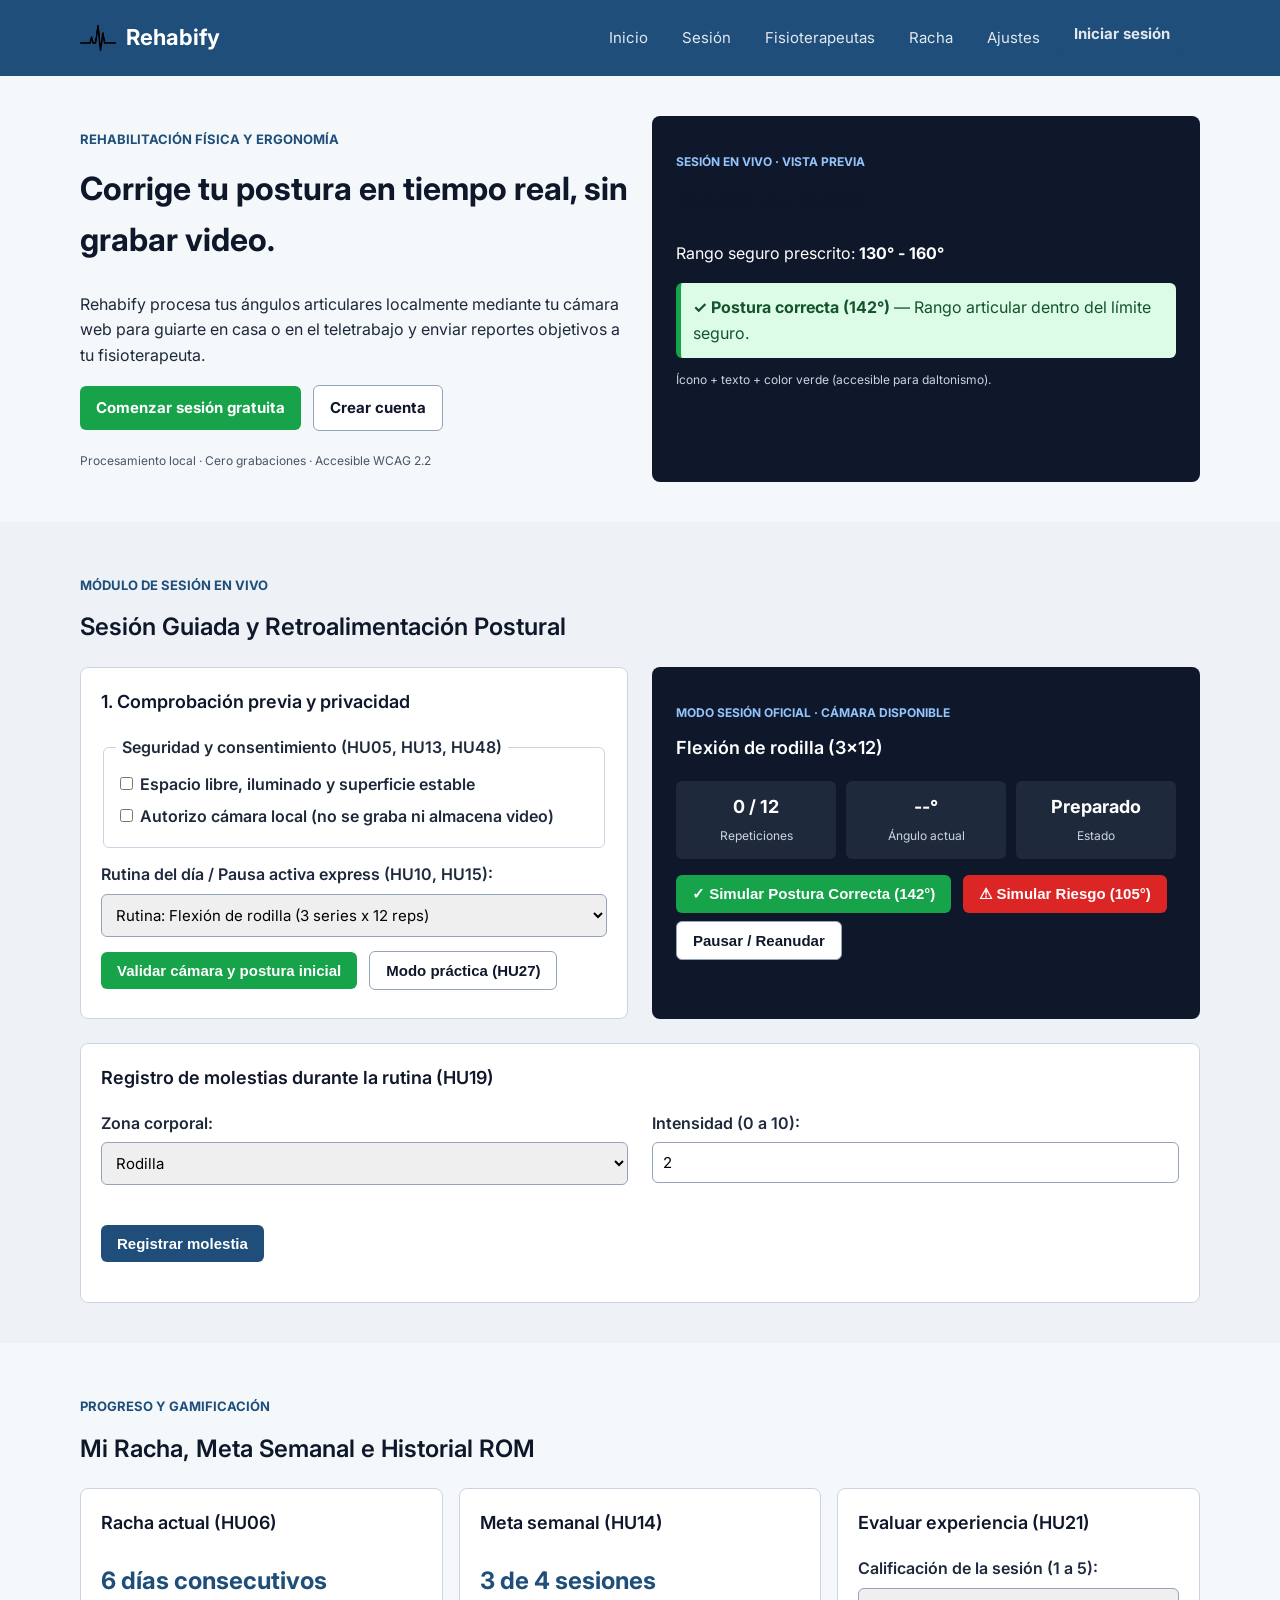
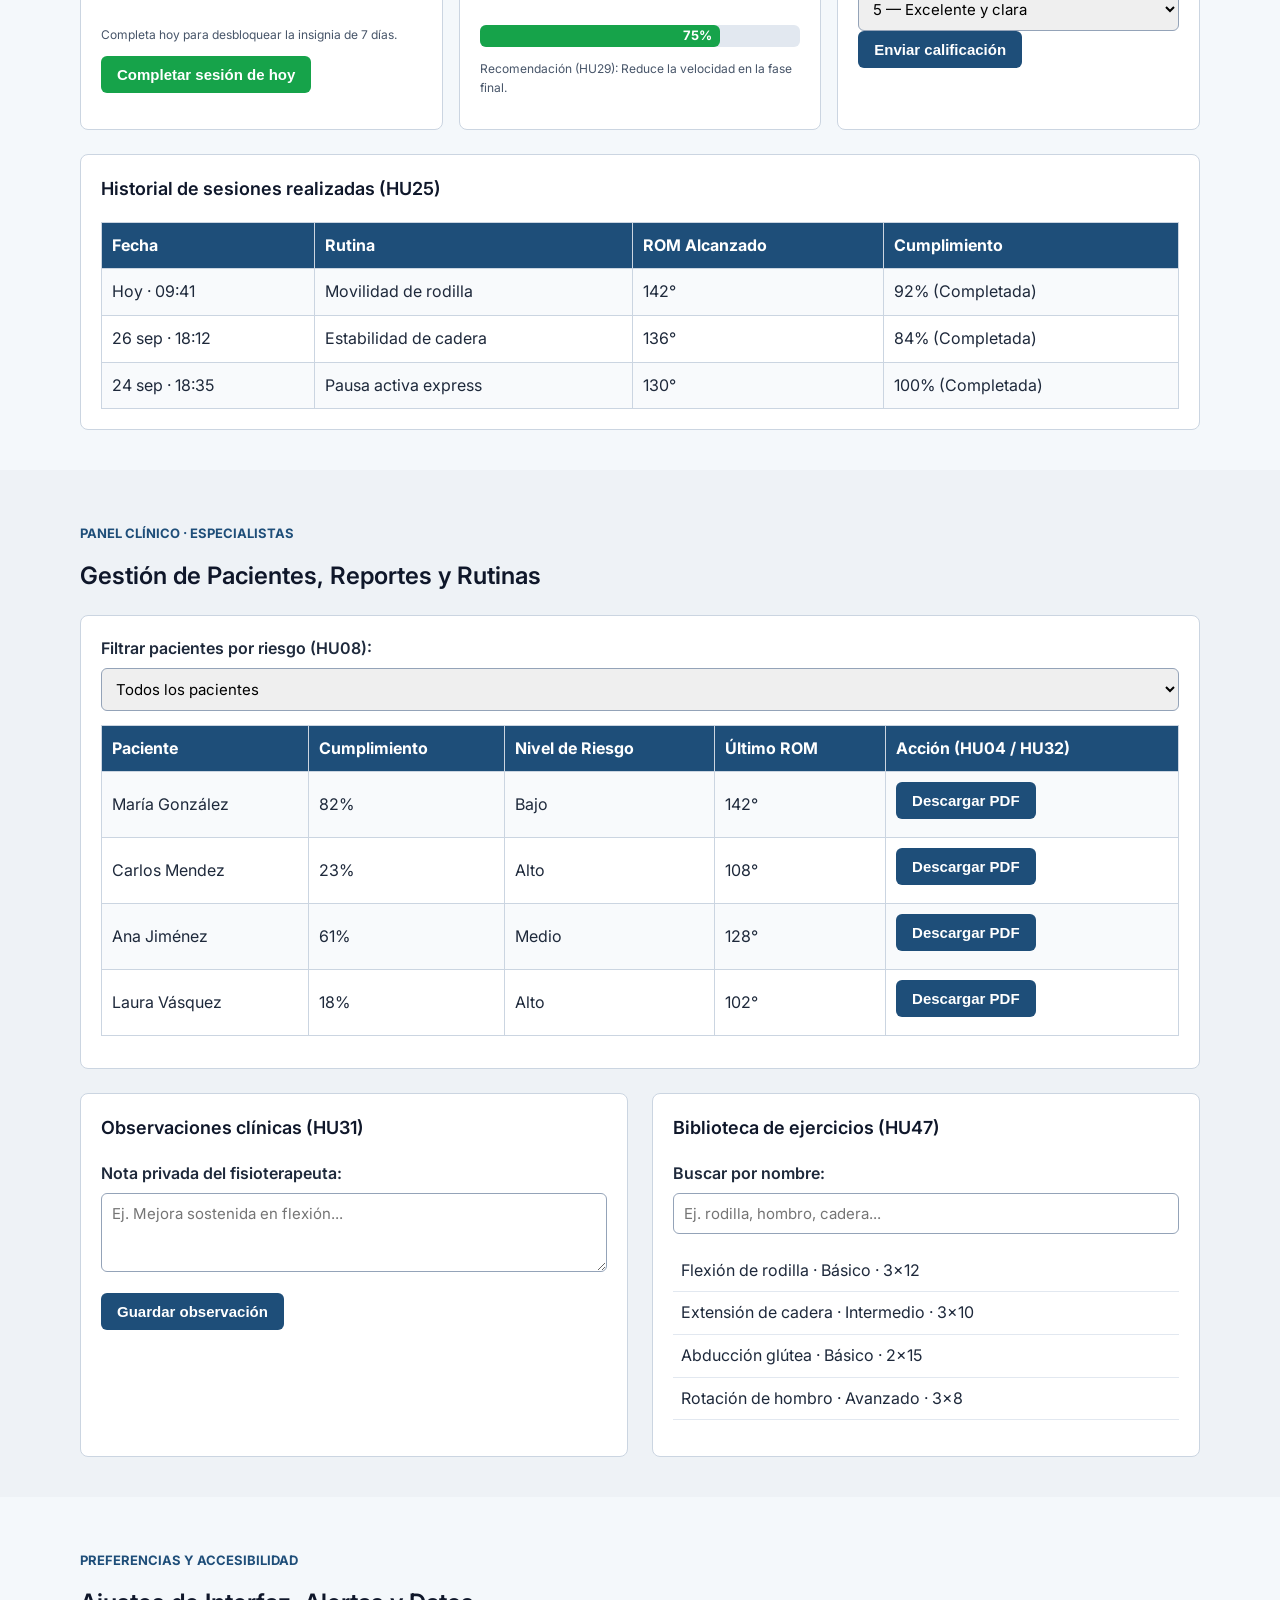
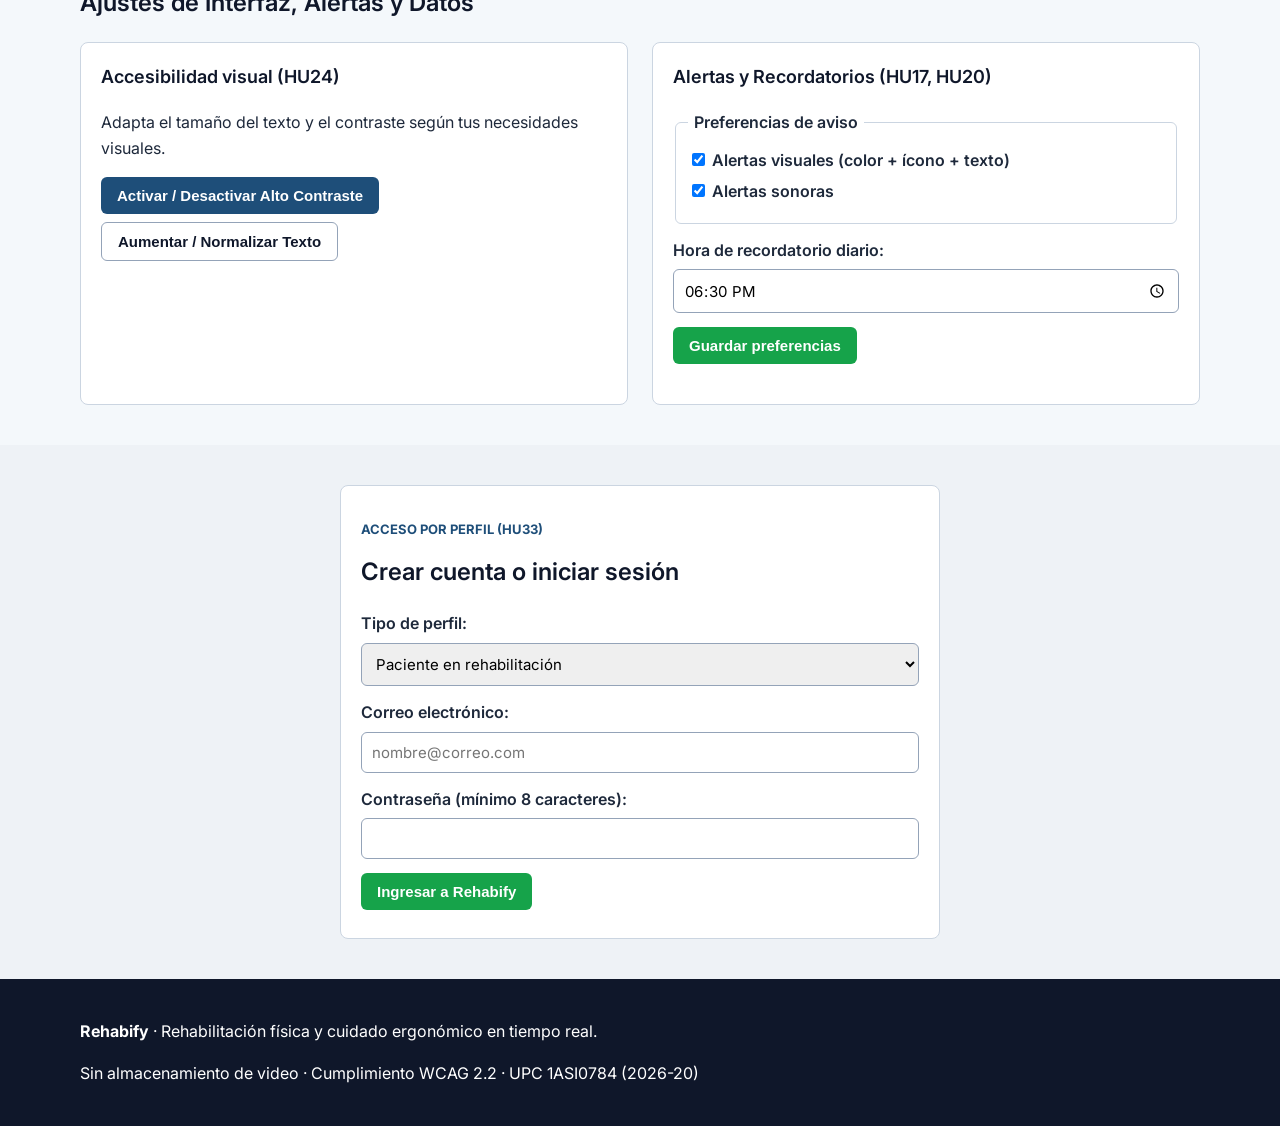
==== pages/index.html @ 0013efcd "Add files via upload" ====
<!DOCTYPE html>
<html lang="es">
<head>
  <meta charset="UTF-8">
  <meta name="viewport" content="width=device-width, initial-scale=1.0">
  <title>Rehabify | Rehabilitación y Ergonomía en Tiempo Real</title>
  <link rel="stylesheet" href="../css/styles.css">
  <script src="../js/main.js" defer></script>
  <link rel="icon" href="../favicon.ico">
  <link rel="stylesheet" href="https://fonts.googleapis.com/css?family=Inter:400,600,700&display=swap">
</head>
<body>

<header class="cabecera">
    <div class="contenedor barra">
      <a class="marca" href="#inicio">
      <img src="../assets/images/logo.png" alt="" class="logo" width="36" height="36">
       Rehabify
      </a>
      <button type="button" id="btn-menu" class="boton-menu" aria-expanded="false" aria-label="Abrir menú">
        &#9776; Menú
      </button>
      <nav id="navegacion" aria-label="Navegación principal">
        <ul class="menu">
          <li><a href="#inicio">Inicio</a></li>
          <li><a href="#sesion">Sesión</a></li>
          <li><a href="#fisioterapeutas">Fisioterapeutas</a></li>
          <li><a href="#racha">Racha</a></li>
          <li><a href="#ajustes">Ajustes</a></li>
          <li><a href="#acceso" class="boton">Iniciar sesión</a></li>
        </ul>
      </nav>
    </div>
  </header>

  <main id="main">

    <!-- 1. INICIO / HERO (Wireframe 4.4.1 y 4.4.2 | HU05, HU07) -->
    <section id="inicio" class="seccion contenedor dos-columnas">
      <div>
        <p class="etiqueta">Rehabilitación física y ergonomía</p>
        <h1>Corrige tu postura en tiempo real, sin grabar video.</h1>
        <p>Rehabify procesa tus ángulos articulares localmente mediante tu cámara web para guiarte en casa o en el teletrabajo y enviar reportes objetivos a tu fisioterapeuta.</p>
        <div class="grupo-botones">
          <a href="#sesion" class="boton boton-verde">Comenzar sesión gratuita</a>
          <a href="#acceso" class="boton boton-secundario">Crear cuenta</a>
        </div>
        <p class="caption">Procesamiento local · Cero grabaciones · Accesible WCAG 2.2</p>
      </div>

      <!-- Tarjeta visual del Hero (Wireframe derecho) -->
      <div class="tarjeta-oscura">
        <p class="etiqueta-clara">SESIÓN EN VIVO · VISTA PREVIA</p>
        <h2>Flexión de rodilla</h2>
        <p>Rango seguro prescrito: <strong>130° - 160°</strong></p>
        <div class="caja-estado">
          <strong>✓ Postura correcta (142°)</strong> — Rango articular dentro del límite seguro.
        </div>
        <p class="caption-clara">Ícono + texto + color verde (accesible para daltonismo).</p>
      </div>
    </section>

    <!-- 2. SESIÓN EN VIVO (HU01, HU02, HU03, HU05, HU07, HU09, HU10, HU11, HU13, HU15, HU18, HU19, HU27, HU30, HU48) -->
    <section id="sesion" class="seccion fondo">
      <div class="contenedor">
        <p class="etiqueta">Módulo de Sesión en Vivo</p>
        <h2>Sesión Guiada y Retroalimentación Postural</h2>

        <div class="dos-columnas">
          <!-- Columna Izquierda: Verificaciones previas y Rutina -->
          <div class="tarjeta">
            <h3>1. Comprobación previa y privacidad</h3>
            <fieldset>
              <legend>Seguridad y consentimiento (HU05, HU13, HU48)</legend>
              <label><input type="checkbox" id="chk-espacio"> Espacio libre, iluminado y superficie estable</label>
              <label><input type="checkbox" id="chk-privacidad"> Autorizo cámara local (no se graba ni almacena video)</label>
            </fieldset>

            <div class="grupo-input">
              <label for="select-rutina">Rutina del día / Pausa activa express (HU10, HU15):</label>
              <select id="select-rutina">
                <option value="Flexión de rodilla (3x12)">Rutina: Flexión de rodilla (3 series x 12 reps)</option>
                <option value="Extensión de cadera (3x10)">Rutina: Extensión de cadera (3 series x 10 reps)</option>
                <option value="Pausa activa: Cuello y hombros (5 min)">Pausa Express: Cuello y hombros (5 min)</option>
                <option value="Pausa activa: Espalda lumbar (5 min)">Pausa Express: Espalda lumbar (5 min)</option>
              </select>
            </div>

            <button type="button" id="btn-validar-inicio" class="boton boton-verde">Validar cámara y postura inicial</button>
            <button type="button" id="btn-modo-practica" class="boton boton-secundario">Modo práctica (HU27)</button>
            <p id="estado-previo" class="caja-estado" role="status" style="display: none;"></p>
          </div>

          <!-- Columna Derecha: Simulador de Ángulos y Conteo -->
          <div class="tarjeta-oscura">
            <p class="etiqueta-clara" id="badge-modo">MODO SESIÓN OFICIAL · CÁMARA DISPONIBLE</p>
            <h3 id="titulo-ejercicio" class="texto-blanco">Flexión de rodilla (3x12)</h3>

            <div class="tres-columnas-mini">
              <div class="mini-kpi">
                <strong id="kpi-reps">0 / 12</strong>
                <span>Repeticiones</span>
              </div>
              <div class="mini-kpi">
                <strong id="kpi-angulo">--°</strong>
                <span>Ángulo actual</span>
              </div>
              <div class="mini-kpi">
                <strong id="kpi-estado">Preparado</strong>
                <span>Estado</span>
              </div>
            </div>

            <div class="grupo-botones">
              <button type="button" id="btn-sim-ok" class="boton boton-verde">✓ Simular Postura Correcta (142°)</button>
              <button type="button" id="btn-sim-riesgo" class="boton boton-rojo">⚠ Simular Riesgo (105°)</button>
              <button type="button" id="btn-pausar" class="boton boton-secundario">Pausar / Reanudar</button>
            </div>

            <div id="alerta-vivo" class="caja-estado" role="status" style="display: none;"></div>
          </div>
        </div>

        <!-- Registro de molestias durante el ejercicio (HU19) -->
        <div class="tarjeta" style="margin-top: 24px;">
          <h3>Registro de molestias durante la rutina (HU19)</h3>
          <form id="form-molestia" class="dos-columnas" novalidate>
            <div class="grupo-input">
              <label for="zona-molestia">Zona corporal:</label>
              <select id="zona-molestia">
                <option value="Rodilla">Rodilla</option>
                <option value="Hombro">Hombro</option>
                <option value="Espalda lumbar">Espalda lumbar</option>
                <option value="Cuello">Cuello</option>
              </select>
            </div>
            <div class="grupo-input">
              <label for="nivel-molestia">Intensidad (0 a 10):</label>
              <input type="number" id="nivel-molestia" min="0" max="10" value="2" required aria-describedby="err-molestia">
              <p id="err-molestia" class="mensaje-error"></p>
            </div>
            <div>
              <button type="submit" class="boton">Registrar molestia</button>
              <p id="status-molestia" role="status" class="caption"></p>
            </div>
          </form>
        </div>
      </div>
    </section>

    <!-- 3. RACHA Y PROGRESO DEL PACIENTE (HU06, HU12, HU14, HU16, HU21, HU25, HU26, HU29) -->
    <section id="racha" class="seccion contenedor">
      <p class="etiqueta">Progreso y Gamificación</p>
      <h2>Mi Racha, Meta Semanal e Historial ROM</h2>

      <div class="tarjetas">
        <article class="tarjeta">
          <h3>Racha actual (HU06)</h3>
          <p class="kpi-grande" id="texto-racha">6 días consecutivos</p>
          <p class="caption">Completa hoy para desbloquear la insignia de 7 días.</p>
          <button type="button" id="btn-sumar-racha" class="boton boton-verde">Completar sesión de hoy</button>
        </article>

        <article class="tarjeta">
          <h3>Meta semanal (HU14)</h3>
          <p class="kpi-grande" id="texto-meta">3 de 4 sesiones</p>
          <div class="barra-fondo">
            <div id="barra-meta" class="barra-progreso" style="width: 75%;">75%</div>
          </div>
          <p class="caption">Recomendación (HU29): Reduce la velocidad en la fase final.</p>
        </article>

        <article class="tarjeta">
          <h3>Evaluar experiencia (HU21)</h3>
          <form id="form-experiencia">
            <label for="calificacion-sesion">Calificación de la sesión (1 a 5):</label>
            <select id="calificacion-sesion">
              <option value="5">5 — Excelente y clara</option>
              <option value="4">4 — Muy buena</option>
              <option value="3">3 — Regular</option>
              <option value="2">2 — Difícil</option>
              <option value="1">1 — Muy difícil</option>
            </select>
            <button type="submit" class="boton">Enviar calificación</button>
            <p id="status-exp" role="status" class="caption"></p>
          </form>
        </article>
      </div>

      <!-- Tabla de Historial de sesiones (HU25, HU26) -->
      <div class="tarjeta" style="margin-top: 24px;">
        <h3>Historial de sesiones realizadas (HU25)</h3>
        <table>
          <thead>
            <tr>
              <th>Fecha</th>
              <th>Rutina</th>
              <th>ROM Alcanzado</th>
              <th>Cumplimiento</th>
            </tr>
          </thead>
          <tbody id="tabla-historial">
            <tr>
              <td>Hoy · 09:41</td>
              <td>Movilidad de rodilla</td>
              <td>142°</td>
              <td>92% (Completada)</td>
            </tr>
            <tr>
              <td>26 sep · 18:12</td>
              <td>Estabilidad de cadera</td>
              <td>136°</td>
              <td>84% (Completada)</td>
            </tr>
            <tr>
              <td>24 sep · 18:35</td>
              <td>Pausa activa express</td>
              <td>130°</td>
              <td>100% (Completada)</td>
            </tr>
          </tbody>
        </table>
      </div>
    </section>

    <!-- 4. PANEL DE FISIOTERAPEUTAS (HU04, HU08, HU16, HU22, HU23, HU31, HU32, HU47) -->
    <section id="fisioterapeutas" class="seccion fondo">
      <div class="contenedor">
        <p class="etiqueta">Panel Clínico · Especialistas</p>
        <h2>Gestión de Pacientes, Reportes y Rutinas</h2>

        <div class="tarjeta">
          <div class="barra-filtros">
            <label for="filtro-riesgo">Filtrar pacientes por riesgo (HU08):</label>
            <select id="filtro-riesgo">
              <option value="Todos">Todos los pacientes</option>
              <option value="Alto">Riesgo Alto</option>
              <option value="Medio">Riesgo Medio</option>
              <option value="Bajo">Riesgo Bajo</option>
            </select>
          </div>

          <table>
            <thead>
              <tr>
                <th>Paciente</th>
                <th>Cumplimiento</th>
                <th>Nivel de Riesgo</th>
                <th>Último ROM</th>
                <th>Acción (HU04 / HU32)</th>
              </tr>
            </thead>
            <tbody id="tabla-pacientes"></tbody>
          </table>
          <p id="status-pdf" role="status" class="caption"></p>
        </div>

        <div class="dos-columnas" style="margin-top: 24px;">
          <!-- Observaciones clínicas (HU31) -->
          <div class="tarjeta">
            <h3>Observaciones clínicas (HU31)</h3>
            <form id="form-observacion" novalidate>
              <div class="grupo-input">
                <label for="texto-obs">Nota privada del fisioterapeuta:</label>
                <textarea id="texto-obs" rows="3" required aria-describedby="err-obs" placeholder="Ej. Mejora sostenida en flexión..."></textarea>
                <p id="err-obs" class="mensaje-error"></p>
              </div>
              <button type="submit" class="boton">Guardar observación</button>
              <p id="status-obs" role="status" class="caption"></p>
            </form>
          </div>

          <!-- Biblioteca de ejercicios con búsqueda (HU23, HU47) -->
          <div class="tarjeta">
            <h3>Biblioteca de ejercicios (HU47)</h3>
            <div class="grupo-input">
              <label for="buscar-ejercicio">Buscar por nombre:</label>
              <input type="text" id="buscar-ejercicio" placeholder="Ej. rodilla, hombro, cadera...">
            </div>
            <ul id="lista-biblioteca" class="lista-simple"></ul>
          </div>
        </div>
      </div>
    </section>

    <!-- 5. AJUSTES DE ACCESIBILIDAD Y PRIVACIDAD (HU17, HU20, HU24, HU40) -->
    <section id="ajustes" class="seccion contenedor">
      <p class="etiqueta">Preferencias y Accesibilidad</p>
      <h2>Ajustes de Interfaz, Alertas y Datos</h2>

      <div class="dos-columnas">
        <div class="tarjeta">
          <h3>Accesibilidad visual (HU24)</h3>
          <p>Adapta el tamaño del texto y el contraste según tus necesidades visuales.</p>
          <div class="grupo-botones">
            <button type="button" id="btn-contraste" class="boton">Activar / Desactivar Alto Contraste</button>
            <button type="button" id="btn-texto-grande" class="boton boton-secundario">Aumentar / Normalizar Texto</button>
          </div>
          <p id="status-accesibilidad" role="status" class="caption"></p>
        </div>

        <div class="tarjeta">
          <h3>Alertas y Recordatorios (HU17, HU20)</h3>
          <fieldset>
            <legend>Preferencias de aviso</legend>
            <label><input type="checkbox" id="chk-visual" checked> Alertas visuales (color + ícono + texto)</label>
            <label><input type="checkbox" id="chk-sonora" checked> Alertas sonoras</label>
          </fieldset>
          <div class="grupo-input">
            <label for="hora-recordatorio">Hora de recordatorio diario:</label>
            <input type="time" id="hora-recordatorio" value="18:30">
          </div>
          <button type="button" id="btn-guardar-ajustes" class="boton boton-verde">Guardar preferencias</button>
          <p id="status-ajustes" role="status" class="caption"></p>
        </div>
      </div>
    </section>

    <!-- 6. REGISTRO / INICIO DE SESIÓN POR PERFIL (HU33) -->
    <section id="acceso" class="seccion fondo">
      <div class="contenedor">
        <div class="tarjeta-form">
          <p class="etiqueta">Acceso por perfil (HU33)</p>
          <h2>Crear cuenta o iniciar sesión</h2>
          <form id="form-acceso" novalidate>
            <div class="grupo-input">
              <label for="perfil-usuario">Tipo de perfil:</label>
              <select id="perfil-usuario">
                <option value="Paciente">Paciente en rehabilitación</option>
                <option value="Teletrabajador">Teletrabajador</option>
                <option value="Fisioterapeuta">Fisioterapeuta / SST</option>
              </select>
            </div>
            <div class="grupo-input">
              <label for="correo-usuario">Correo electrónico:</label>
              <input type="email" id="correo-usuario" placeholder="nombre@correo.com" required aria-describedby="err-correo">
              <p id="err-correo" class="mensaje-error"></p>
            </div>
            <div class="grupo-input">
              <label for="clave-usuario">Contraseña (mínimo 8 caracteres):</label>
              <input type="password" id="clave-usuario" minlength="8" required aria-describedby="err-clave">
              <p id="err-clave" class="mensaje-error"></p>
            </div>
            <button type="submit" class="boton boton-verde">Ingresar a Rehabify</button>
            <p id="status-acceso" role="status" class="caja-estado" style="display: none;"></p>
          </form>
        </div>
      </div>
    </section>

  </main>

  <footer class="pie">
    <div class="contenedor">
      <p><strong>Rehabify</strong> · Rehabilitación física y cuidado ergonómico en tiempo real.</p>
      <p>Sin almacenamiento de video · Cumplimiento WCAG 2.2 · UPC 1ASI0784 (2026-20)</p>
    </div>
  </footer>

</body>
</html>
---- css/styles.css ----
* {
  box-sizing: border-box;
}

body {
  margin: 0;
  font-family: "Inter", Arial, Helvetica, sans-serif;
  font-size: 16px;
  font-weight: 400;
  color: #1e293b;
  background-color: #f4f8fb;
  line-height: 1.6;
}

h1, h2, h3 {
  color: #0f172a;
  margin-top: 0;
}

h1 {
  font-size: 32px;
  font-weight: 700;
}

h2 {
  font-size: 24px;
  font-weight: 600;
}

h3 {
  font-size: 18px;
  font-weight: 600;
}

.texto-blanco {
  color: #ffffff;
}

.texto-azul {
  color: #1e4e79;
}

.texto-verde {
  color: #16a34a;
}

.caption {
  font-size: 12px;
  color: #475569;
}

.caption-clara {
  font-size: 12px;
  color: #cbd5e1;
}

img {
  max-width: 100%;
  height: auto;
}


a:focus-visible,
button:focus-visible,
input:focus-visible,
select:focus-visible,
textarea:focus-visible {
  outline: 3px solid #16a34a;
  outline-offset: 4px;
}


body.alto-contraste {
  background-color: #000000;
  color: #ffffff;
}

body.alto-contraste .tarjeta,
body.alto-contraste .tarjeta-form,
body.alto-contraste .cabecera,
body.alto-contraste .fondo,
body.alto-contraste .marco-camara,
body.alto-contraste .tarjeta-alerta-ok,
body.alto-contraste .tarjeta-reps,
body.alto-contraste table {
  background-color: #111111;
  color: #ffffff;
  border-color: #ffff00;
}

body.alto-contraste h1,
body.alto-contraste h2,
body.alto-contraste h3,
body.alto-contraste a,
body.alto-contraste .texto-azul,
body.alto-contraste .kpi-grande {
  color: #ffff00;
}

body.texto-grande {
  font-size: 20px;
}


.contenedor {
  width: 92%;
  max-width: 1120px;
  margin: 0 auto;
}

.seccion {
  padding: 40px 0;
}

.fondo {
  background-color: #eef2f6;
}

.etiqueta {
  font-weight: 700;
  color: #1e4e79;
  font-size: 13px;
  text-transform: uppercase;
}

.etiqueta-clara {
  font-weight: 700;
  color: #93c5fd;
  font-size: 12px;
  text-transform: uppercase;
}

.cabecera {
  background-color: #1e4e79;
  border-bottom: none;
}

.barra {
  display: flex;
  flex-wrap: wrap;
  align-items: center;
  justify-content: space-between;
  padding: 14px 0;
}

.marca {
  display: flex;
  align-items: center;
  text-decoration: none;
  font-size: 22px;
  font-weight: 700;
  color: #ffffff;
  margin-right: 20px;
}

.logo {
  width: 36px;
  height: 36px;
  margin-right: 10px;
}

.menu {
  display: flex;
  flex-wrap: wrap;
  align-items: center;
  list-style: none;
  margin: 0;
  padding: 0;
}

.menu li {
  margin-right: 10px;
}

.menu a {
  padding: 8px 12px;
  color: #e2e8f0;
  text-decoration: none;
  display: inline-block;
  font-size: 15px;
}

.menu a:hover {
  background-color: rgba(255, 255, 255, 0.12);
  color: #ffffff;
  border-radius: 6px;
}

.menu a.boton-blanco {
  background-color: #ffffff;
  color: #1e4e79;
  font-weight: 700;
  border-radius: 10px;
  padding: 8px 18px;
}

.menu a.boton-blanco:hover {
  background-color: #e2e8f0;
  color: #0f172a;
}


.pildora {
  display: inline-block;
  padding: 6px 14px;
  background-color: #ffffff;
  border: 1px solid #cbd5e1;
  border-radius: 20px;
  font-size: 13px;
  color: #1e4e79;
  font-weight: 600;
  margin-bottom: 16px;
}

.titulo-hero {
  font-size: 32px;
  font-weight: 700;
  line-height: 1.2;
  margin-bottom: 16px;
}

.metricas-hero {
  display: grid;
  grid-template-columns: 1fr 1fr 1fr;
  gap: 16px;
  margin-top: 28px;
  padding-top: 20px;
  border-top: 1px solid #cbd5e1;
}

.metricas-hero strong {
  display: block;
  font-size: 22px;
  color: #1e4e79;
}

.marco-camara {
  background-color: #edf4fa;
  border: 2px solid #1e4e79;
  border-radius: 16px;
  overflow: hidden;
}

.marco-cuerpo {
  padding: 24px;
  display: grid;
  gap: 16px;
}

.tarjeta-alerta-ok {
  background-color: #ffffff;
  border: 2px solid #16a34a;
  border-radius: 12px;
  padding: 16px;
}

.angulo-grande {
  font-size: 28px;
  font-weight: 700;
  color: #0f172a;
  margin: 4px 0 8px 0;
}

.tarjeta-reps {
  background-color: #ffffff;
  border: 1px solid #cbd5e1;
  border-radius: 12px;
  padding: 16px;
  max-width: 180px;
}

.reps-grande {
  font-size: 26px;
  font-weight: 700;
  color: #1e4e79;
  margin: 4px 0;
}

.reps-grande span {
  font-size: 16px;
  color: #64748b;
}

.marco-pie {
  background-color: #1e4e79;
  color: #ffffff;
  padding: 12px 20px;
  font-size: 13px;
  display: flex;
  justify-content: space-between;
}


.dos-columnas {
  display: grid;
  gap: 24px;
}

.tarjetas {
  display: grid;
  gap: 16px;
}

.tres-columnas-mini {
  display: grid;
  grid-template-columns: 1fr 1fr 1fr;
  gap: 10px;
  margin: 16px 0;
}

@media (min-width: 768px) {
  .dos-columnas {
    grid-template-columns: 1fr 1fr;
  }

  .tarjetas {
    grid-template-columns: 1fr 1fr 1fr;
  }
}

.tarjeta, .tarjeta-form {
  background-color: #ffffff;
  border: 1px solid #cbd5e1;
  border-radius: 8px;
  padding: 20px;
}

.tarjeta-form {
  max-width: 600px;
  margin: 0 auto;
}

.tarjeta-oscura {
  background-color: #0f172a;
  color: #ffffff;
  border-radius: 8px;
  padding: 24px;
}

.mini-kpi {
  background-color: #1e293b;
  padding: 12px;
  border-radius: 6px;
  text-align: center;
}

.mini-kpi strong {
  display: block;
  font-size: 18px;
}

.mini-kpi span {
  font-size: 12px;
  color: #cbd5e1;
}

.kpi-grande {
  font-size: 24px;
  font-weight: 700;
  color: #1e4e79;
}


.grupo-botones {
  margin-top: 16px;
}

.boton {
  display: inline-block;
  padding: 10px 16px;
  background-color: #1e4e79;
  color: #ffffff;
  border: none;
  border-radius: 6px;
  font-size: 15px;
  font-weight: 700;
  text-decoration: none;
  cursor: pointer;
  margin-right: 8px;
  margin-bottom: 8px;
}

.boton:hover {
  background-color: #0f172a;
}

.boton-verde {
  background-color: #16a34a;
}

.boton-verde:hover {
  background-color: #15803d;
}

.boton-rojo {
  background-color: #dc2626;
}

.boton-rojo:hover {
  background-color: #b91c1c;
}

.boton-secundario {
  background-color: #ffffff;
  color: #0f172a;
  border: 1px solid #94a3b8;
}

.boton-secundario:hover {
  background-color: #eef2f6;
}

.boton-borde {
  background-color: #ffffff;
  color: #1e4e79;
  border: 2px solid #1e4e79;
}

.boton-borde:hover {
  background-color: #eef2f6;
  color: #0f172a;
}


.grupo-input {
  margin-bottom: 14px;
}

label {
  display: block;
  font-weight: 600;
  margin-bottom: 6px;
}

input[type="text"],
input[type="email"],
input[type="password"],
input[type="number"],
input[type="time"],
select,
textarea {
  width: 100%;
  max-width: 100%;
  padding: 10px;
  border: 1px solid #94a3b8;
  border-radius: 6px;
  font-size: 15px;
  font-family: inherit;
}

fieldset {
  border: 1px solid #cbd5e1;
  border-radius: 6px;
  padding: 12px;
  margin-bottom: 14px;
}

legend {
  font-weight: 600;
  padding: 0 6px;
}

.mensaje-error {
  color: #dc2626;
  font-size: 13px;
  font-weight: 700;
  margin: 4px 0 0 0;
}

.caja-estado {
  margin-top: 14px;
  padding: 12px;
  border-radius: 6px;
  background-color: #dcfce7;
  color: #14532d;
  border-left: 5px solid #16a34a;
}

.caja-riesgo {
  background-color: #fee2e2;
  color: #7f1d1d;
  border-left-color: #dc2626;
}

table {
  width: 100%;
  border-collapse: collapse;
  margin-top: 14px;
  background-color: #ffffff;
}

th, td {
  border: 1px solid #cbd5e1;
  padding: 10px;
  text-align: left;
}

th {
  background-color: #1e4e79;
  color: #ffffff;
}

tbody tr:nth-child(odd) {
  background-color: #f8fafc;
}

.barra-fondo {
  width: 100%;
  background-color: #e2e8f0;
  border-radius: 6px;
  margin: 10px 0;
}

.barra-progreso {
  height: 22px;
  background-color: #16a34a;
  color: #ffffff;
  text-align: right;
  padding-right: 8px;
  border-radius: 6px;
  font-size: 13px;
  font-weight: 700;
}

.lista-simple {
  list-style: none;
  padding: 0;
}

.lista-simple li {
  padding: 8px;
  border-bottom: 1px solid #e2e8f0;
}

.pie {
  background-color: #0f172a;
  color: #ffffff;
  padding: 24px 0;
}


.boton-menu {
  display: none;
}

@media screen and (max-width: 600px) {
  @media screen and (max-width: 600px) {
  body {
    overflow-x: hidden;
  }

  table {
    display: block;
    overflow-x: auto;
  }

  th, td {
    padding: 8px;
    font-size: 13px;
  }

  .tres-columnas-mini {
    grid-template-columns: 1fr;
  }
}
  .boton-menu {
    display: inline-block;
    padding: 8px 14px;
    background-color: #ffffff;
    color: #1e4e79;
    border: none;
    border-radius: 6px;
    font-size: 16px;
    font-weight: 700;
    cursor: pointer;
  }

  #navegacion {
    display: none;
    width: 100%;
    margin-top: 12px;
    border-top: 1px solid rgba(255, 255, 255, 0.25);
    padding-top: 10px;
  }

  #navegacion.abierto {
    display: block;
  }

  .menu {
    flex-direction: column;
    align-items: flex-start;
    width: 100%;
  }

  .menu li {
    margin-right: 0;
    margin-bottom: 8px;
    width: 100%;
  }

  .menu a {
    display: block;
    width: 100%;
  }
}
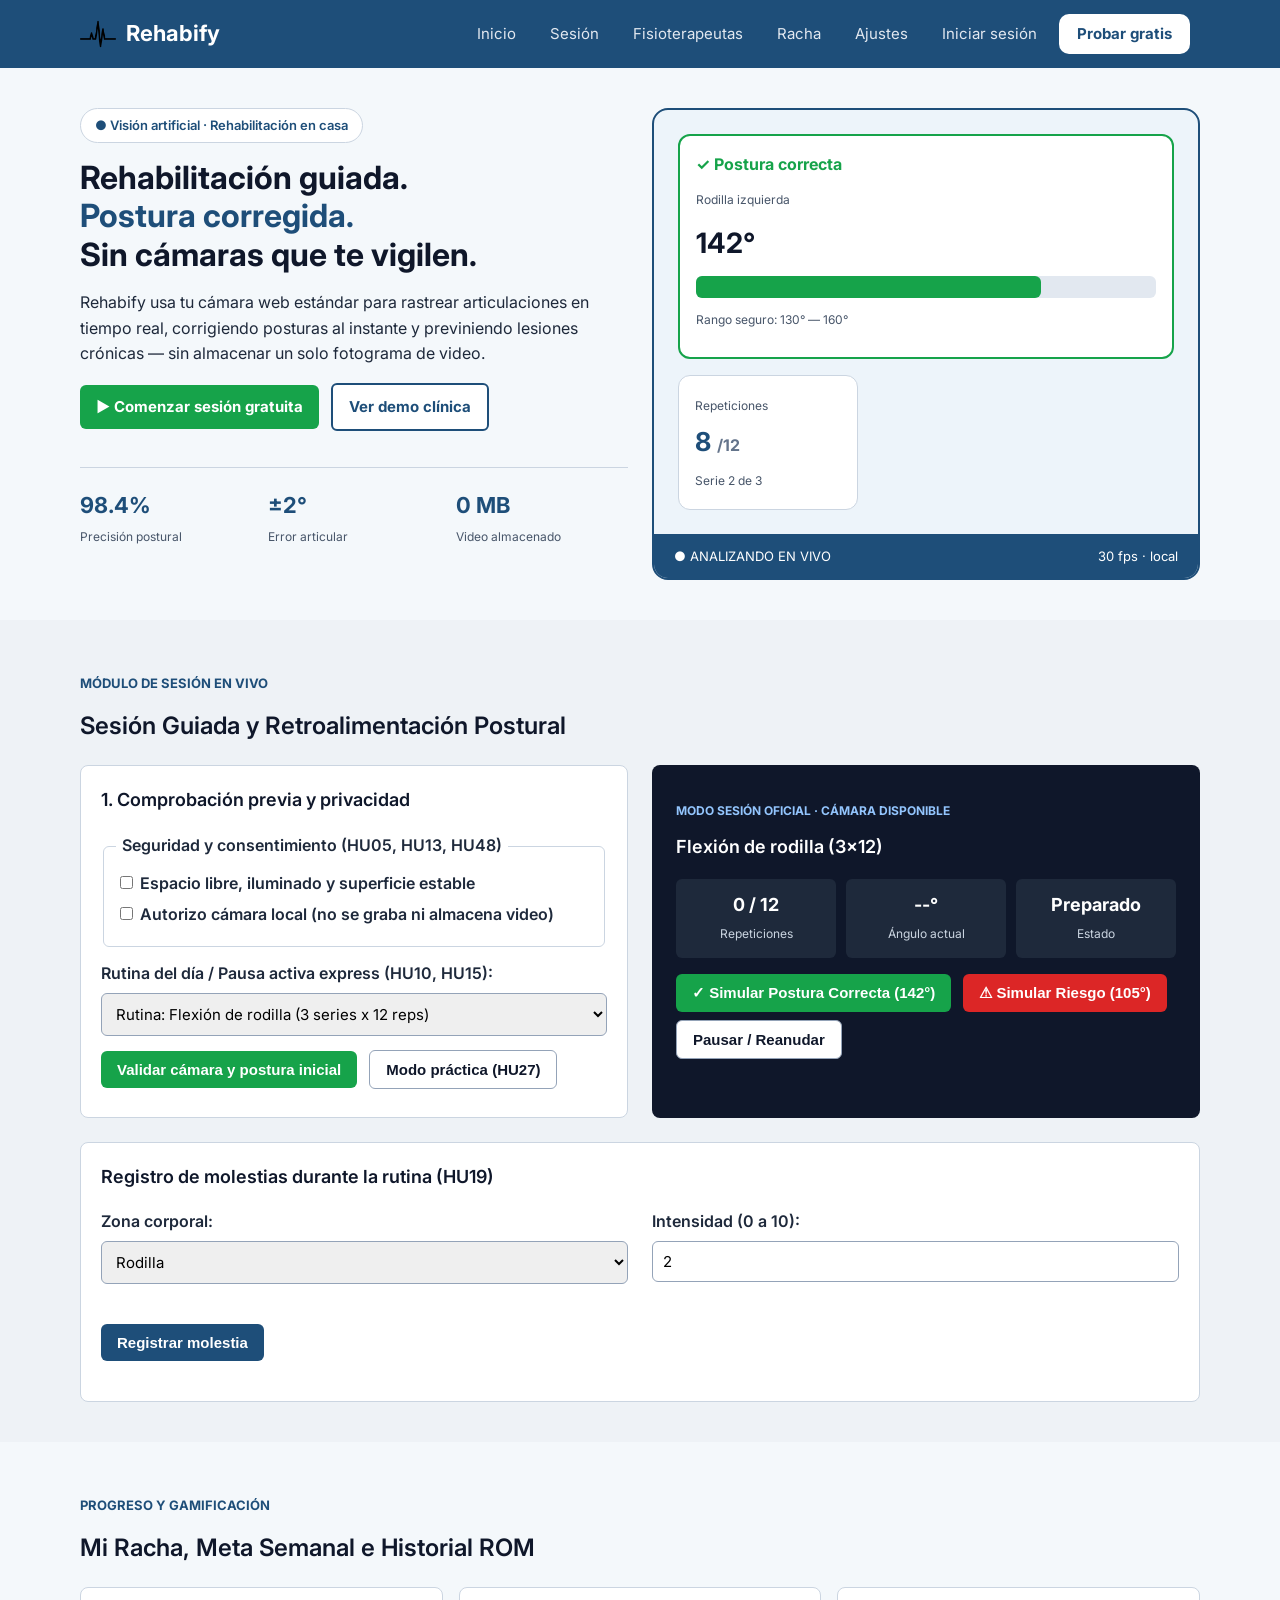
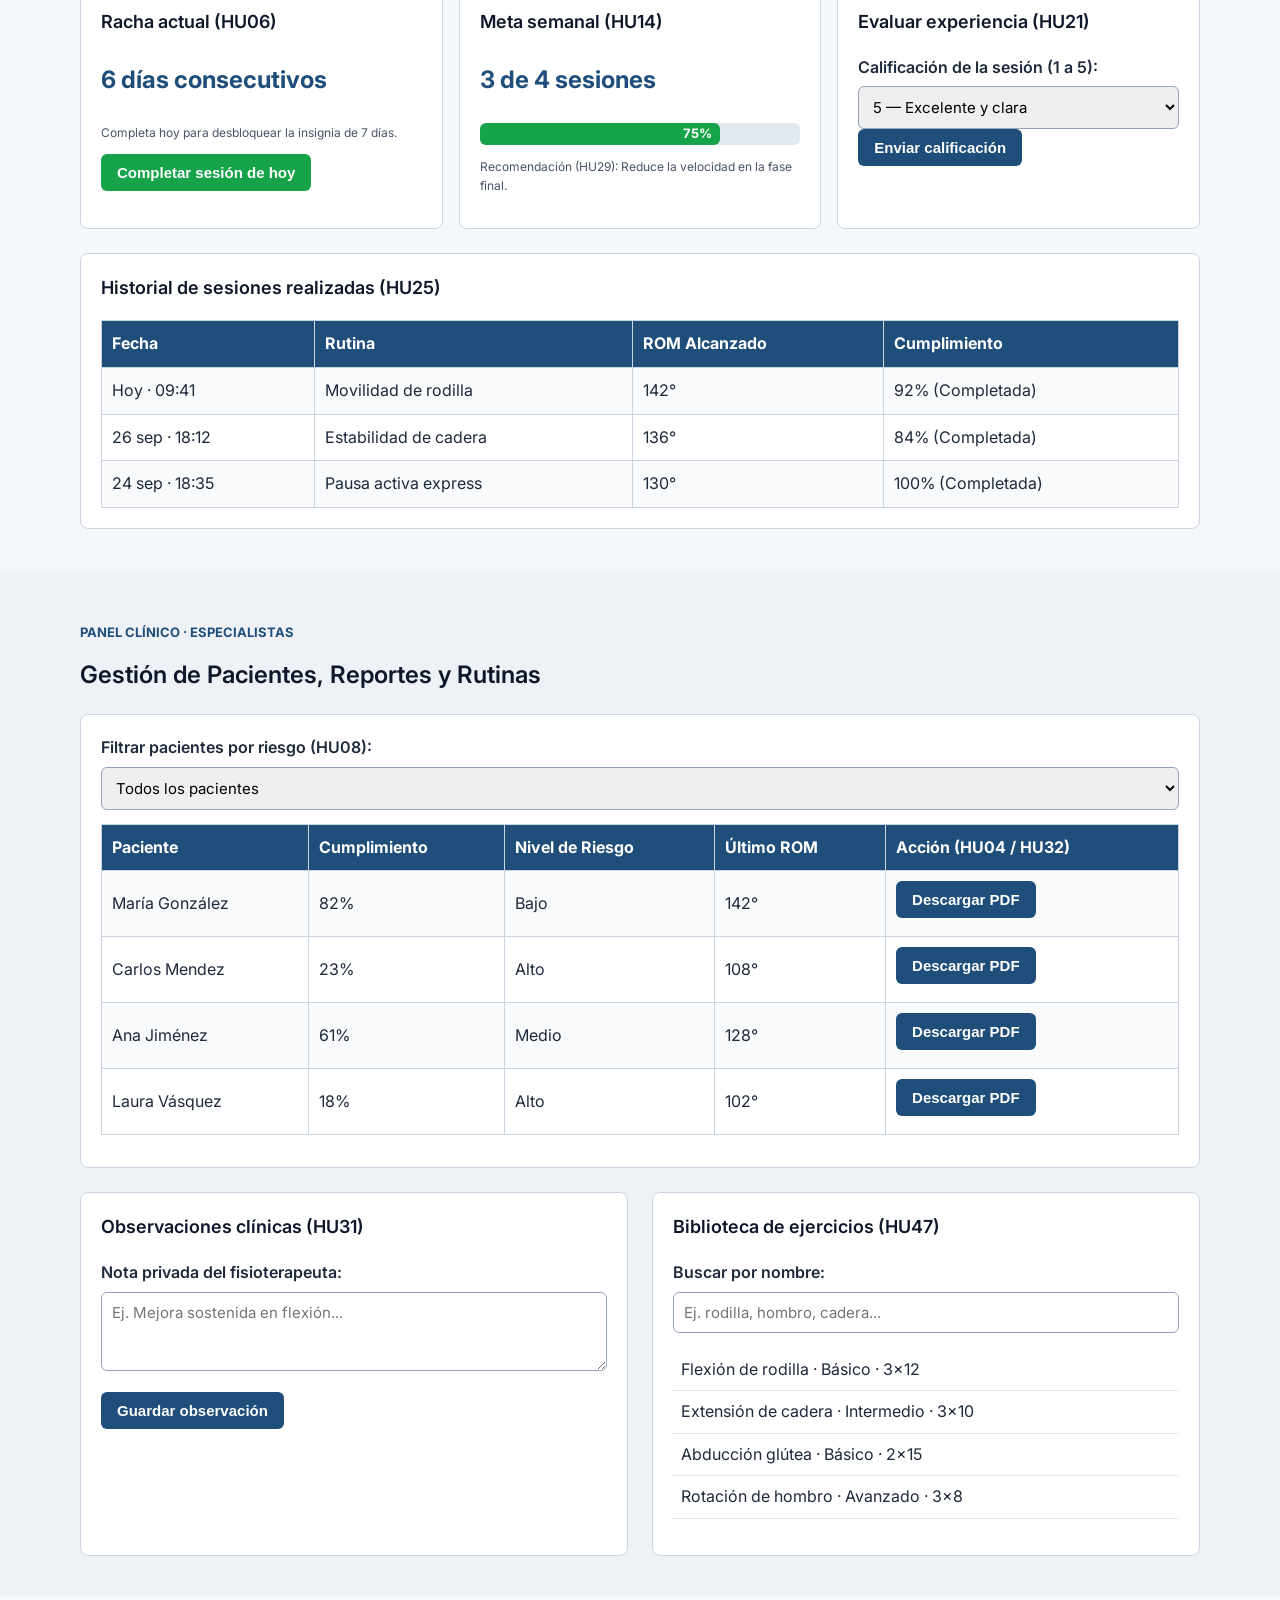
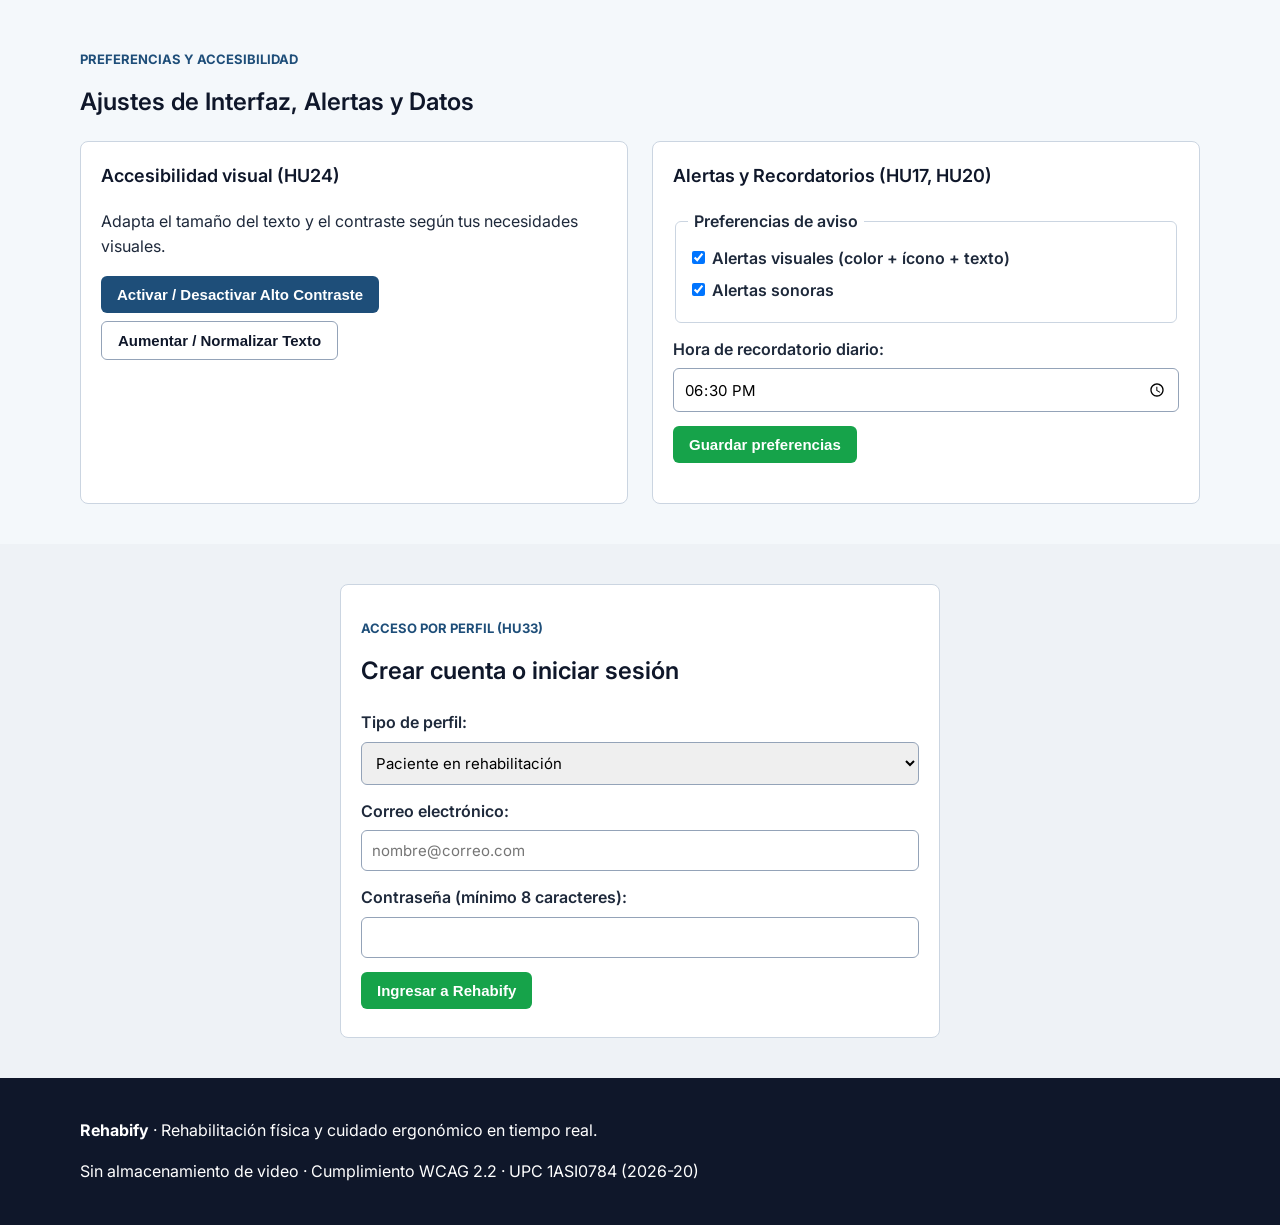
==== commit cfce233b: "Add files via upload" ====
--- a/pages/index.html
+++ b/pages/index.html
@@ -4,22 +4,25 @@
   <meta charset="UTF-8">
   <meta name="viewport" content="width=device-width, initial-scale=1.0">
   <title>Rehabify | Rehabilitación y Ergonomía en Tiempo Real</title>
+  <link rel="stylesheet" href="https://fonts.googleapis.com/css?family=Inter:400,600,700&display=swap">
   <link rel="stylesheet" href="../css/styles.css">
+  <link rel="icon" href="../favicon.ico">
   <script src="../js/main.js" defer></script>
-  <link rel="icon" href="../favicon.ico">
-  <link rel="stylesheet" href="https://fonts.googleapis.com/css?family=Inter:400,600,700&display=swap">
 </head>
 <body>
 
-<header class="cabecera">
+  <!-- CABECERA AZUL (Prototipo) -->
+  <header class="cabecera">
     <div class="contenedor barra">
       <a class="marca" href="#inicio">
-      <img src="../assets/images/logo.png" alt="" class="logo" width="36" height="36">
-       Rehabify
+        <img src="../assets/images/logo.png" alt="" class="logo" width="36" height="36">
+        Rehabify
       </a>
+
       <button type="button" id="btn-menu" class="boton-menu" aria-expanded="false" aria-label="Abrir menú">
         &#9776; Menú
       </button>
+
       <nav id="navegacion" aria-label="Navegación principal">
         <ul class="menu">
           <li><a href="#inicio">Inicio</a></li>
@@ -27,7 +30,8 @@
           <li><a href="#fisioterapeutas">Fisioterapeutas</a></li>
           <li><a href="#racha">Racha</a></li>
           <li><a href="#ajustes">Ajustes</a></li>
-          <li><a href="#acceso" class="boton">Iniciar sesión</a></li>
+          <li><a href="#acceso">Iniciar sesión</a></li>
+          <li><a href="#sesion" class="boton-blanco">Probar gratis</a></li>
         </ul>
       </nav>
     </div>
@@ -35,28 +39,66 @@
 
   <main id="main">
 
-    <!-- 1. INICIO / HERO (Wireframe 4.4.1 y 4.4.2 | HU05, HU07) -->
+    <!-- 1. INICIO / HERO (Diseño Figma Rehabify) -->
     <section id="inicio" class="seccion contenedor dos-columnas">
       <div>
-        <p class="etiqueta">Rehabilitación física y ergonomía</p>
-        <h1>Corrige tu postura en tiempo real, sin grabar video.</h1>
-        <p>Rehabify procesa tus ángulos articulares localmente mediante tu cámara web para guiarte en casa o en el teletrabajo y enviar reportes objetivos a tu fisioterapeuta.</p>
+        <span class="pildora">● Visión artificial · Rehabilitación en casa</span>
+
+        <h1 class="titulo-hero">
+          Rehabilitación guiada.<br>
+          <span class="texto-azul">Postura corregida.</span><br>
+          Sin cámaras que te vigilen.
+        </h1>
+
+        <p>
+          Rehabify usa tu cámara web estándar para rastrear articulaciones en tiempo real, corrigiendo posturas al instante y previniendo lesiones crónicas — sin almacenar un solo fotograma de video.
+        </p>
+
         <div class="grupo-botones">
-          <a href="#sesion" class="boton boton-verde">Comenzar sesión gratuita</a>
-          <a href="#acceso" class="boton boton-secundario">Crear cuenta</a>
-        </div>
-        <p class="caption">Procesamiento local · Cero grabaciones · Accesible WCAG 2.2</p>
-      </div>
-
-      <!-- Tarjeta visual del Hero (Wireframe derecho) -->
-      <div class="tarjeta-oscura">
-        <p class="etiqueta-clara">SESIÓN EN VIVO · VISTA PREVIA</p>
-        <h2>Flexión de rodilla</h2>
-        <p>Rango seguro prescrito: <strong>130° - 160°</strong></p>
-        <div class="caja-estado">
-          <strong>✓ Postura correcta (142°)</strong> — Rango articular dentro del límite seguro.
-        </div>
-        <p class="caption-clara">Ícono + texto + color verde (accesible para daltonismo).</p>
+          <a href="#sesion" class="boton boton-verde">▶ Comenzar sesión gratuita</a>
+          <a href="#fisioterapeutas" class="boton boton-borde">Ver demo clínica</a>
+        </div>
+
+        <div class="metricas-hero">
+          <div>
+            <strong>98.4%</strong>
+            <span class="caption">Precisión postural</span>
+          </div>
+          <div>
+            <strong>±2°</strong>
+            <span class="caption">Error articular</span>
+          </div>
+          <div>
+            <strong>0 MB</strong>
+            <span class="caption">Video almacenado</span>
+          </div>
+        </div>
+      </div>
+
+      <!-- Vista previa de seguimiento postural (Lado derecho) -->
+      <div class="marco-camara">
+        <div class="marco-cuerpo">
+          <div class="tarjeta-alerta-ok">
+            <strong class="texto-verde">✓ Postura correcta</strong>
+            <p class="caption">Rodilla izquierda</p>
+            <p class="angulo-grande">142°</p>
+            <div class="barra-fondo">
+              <div class="barra-progreso" style="width: 75%;"></div>
+            </div>
+            <p class="caption">Rango seguro: 130° — 160°</p>
+          </div>
+
+          <div class="tarjeta-reps">
+            <span class="caption">Repeticiones</span>
+            <p class="reps-grande">8 <span>/12</span></p>
+            <span class="caption">Serie 2 de 3</span>
+          </div>
+        </div>
+
+        <div class="marco-pie">
+          <span>● ANALIZANDO EN VIVO</span>
+          <span>30 fps · local</span>
+        </div>
       </div>
     </section>
 
--- a/css/styles.css
+++ b/css/styles.css
@@ -544,7 +544,6 @@
 }
 
 @media screen and (max-width: 600px) {
-  @media screen and (max-width: 600px) {
   body {
     overflow-x: hidden;
   }
@@ -562,7 +561,7 @@
   .tres-columnas-mini {
     grid-template-columns: 1fr;
   }
-}
+
   .boton-menu {
     display: inline-block;
     padding: 8px 14px;
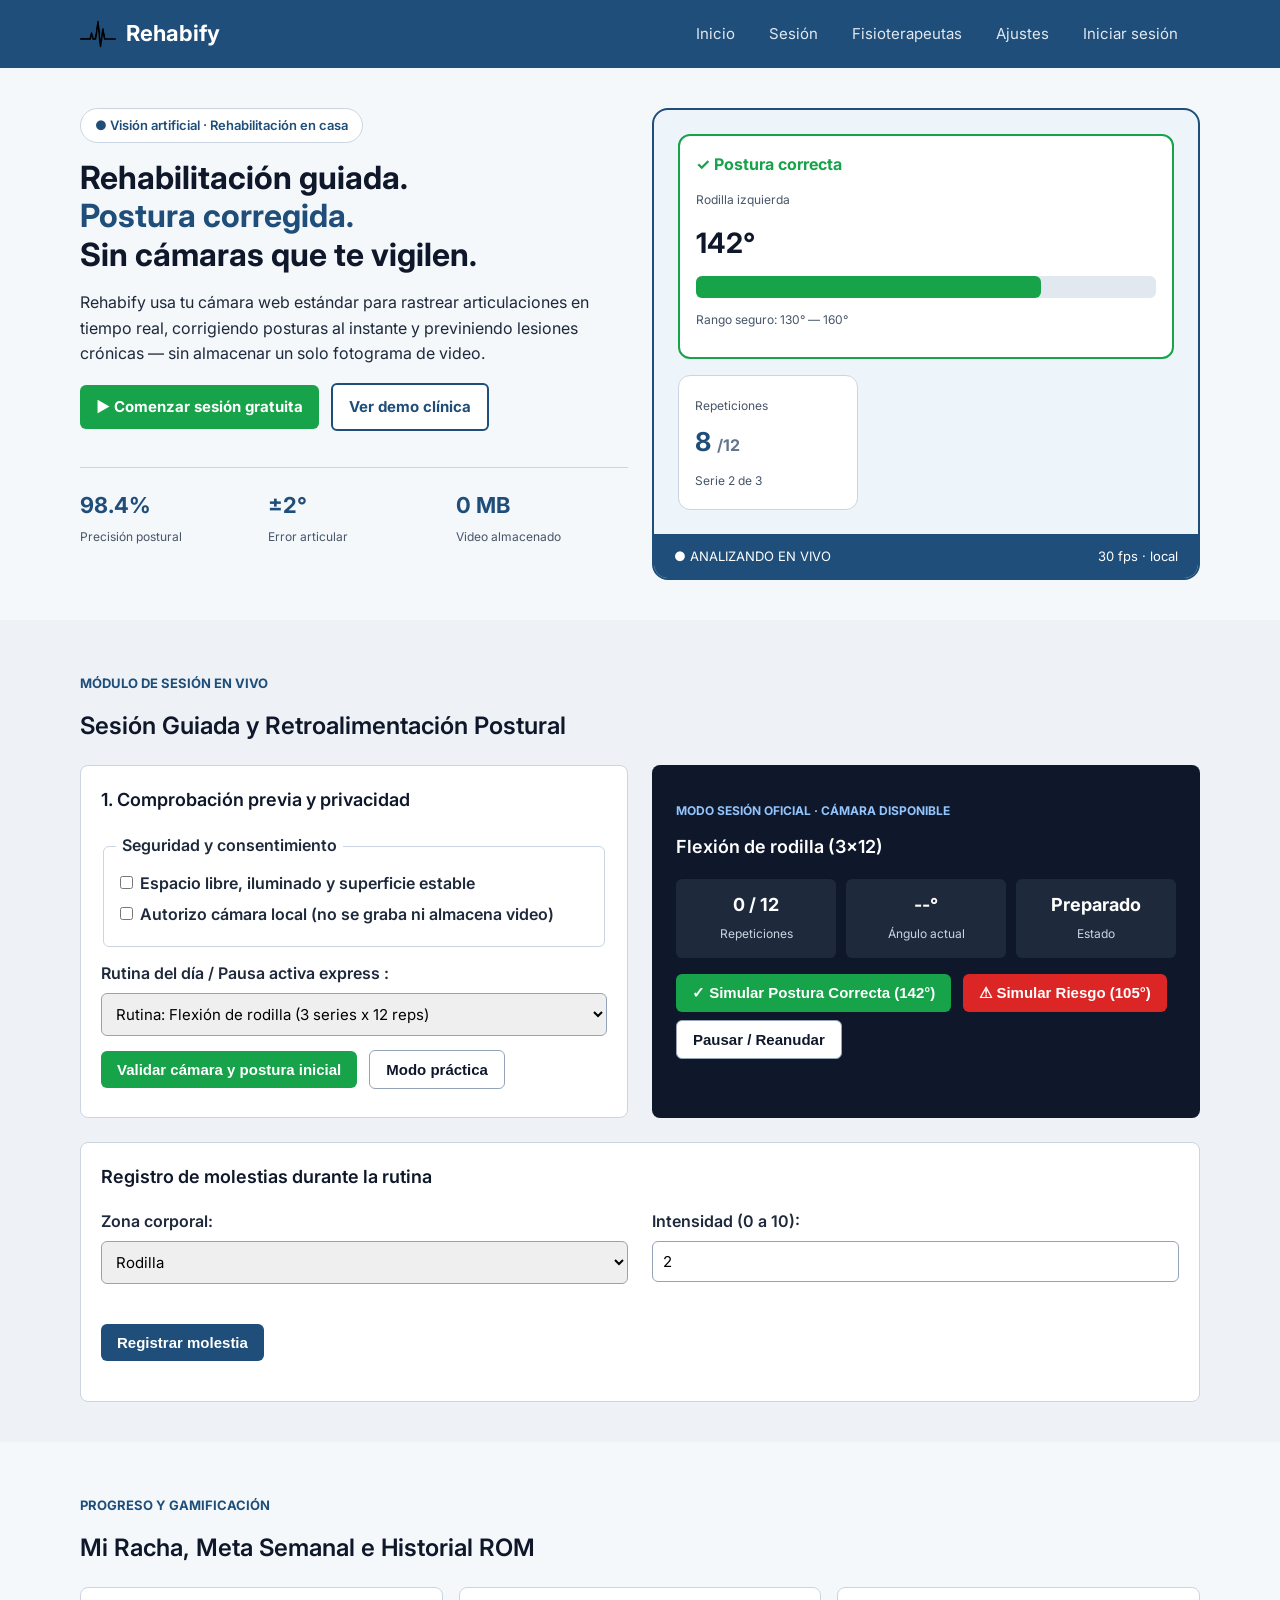
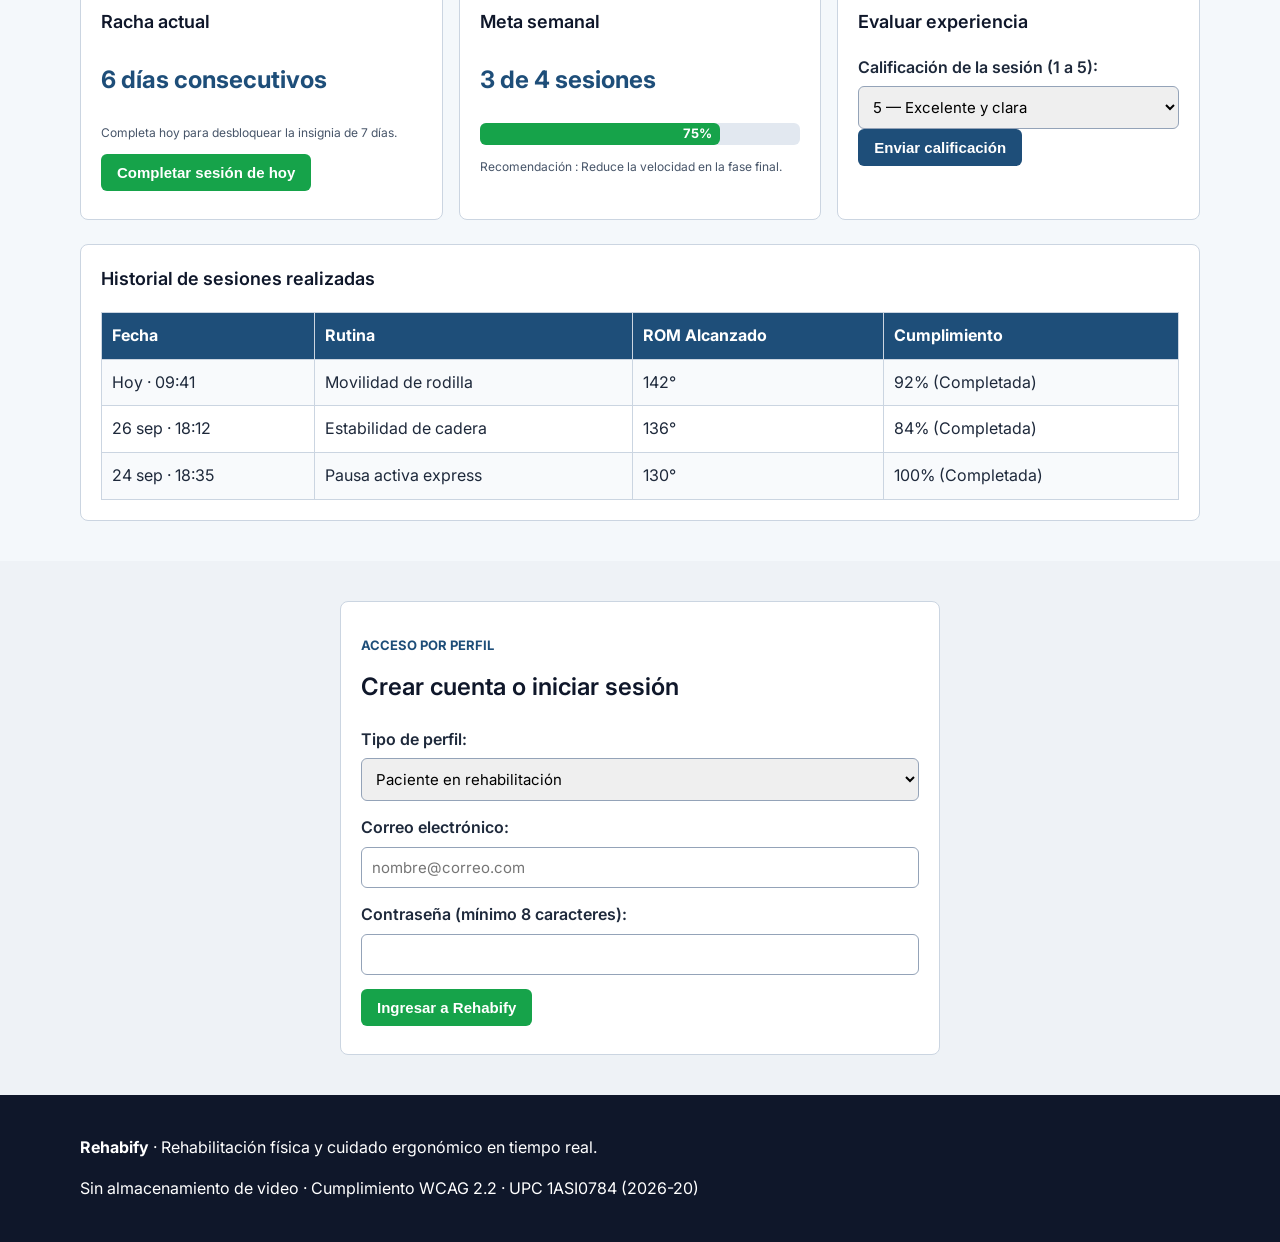
==== commit 9ab87cff: "Add files via upload" ====
--- a/pages/index.html
+++ b/pages/index.html
@@ -11,7 +11,6 @@
 </head>
 <body>
 
-  <!-- CABECERA AZUL (Prototipo) -->
   <header class="cabecera">
     <div class="contenedor barra">
       <a class="marca" href="#inicio">
@@ -27,11 +26,9 @@
         <ul class="menu">
           <li><a href="#inicio">Inicio</a></li>
           <li><a href="#sesion">Sesión</a></li>
-          <li><a href="#fisioterapeutas">Fisioterapeutas</a></li>
-          <li><a href="#racha">Racha</a></li>
-          <li><a href="#ajustes">Ajustes</a></li>
+          <li><a href="./fisioterapeutas.html">Fisioterapeutas</a></li>
+          <li><a href="./ajustes.html">Ajustes</a></li>
           <li><a href="#acceso">Iniciar sesión</a></li>
-          <li><a href="#sesion" class="boton-blanco">Probar gratis</a></li>
         </ul>
       </nav>
     </div>
@@ -39,7 +36,6 @@
 
   <main id="main">
 
-    <!-- 1. INICIO / HERO (Diseño Figma Rehabify) -->
     <section id="inicio" class="seccion contenedor dos-columnas">
       <div>
         <span class="pildora">● Visión artificial · Rehabilitación en casa</span>
@@ -56,7 +52,7 @@
 
         <div class="grupo-botones">
           <a href="#sesion" class="boton boton-verde">▶ Comenzar sesión gratuita</a>
-          <a href="#fisioterapeutas" class="boton boton-borde">Ver demo clínica</a>
+          <a href="./fisioterapeutas.html" class="boton boton-borde">Ver demo clínica</a>
         </div>
 
         <div class="metricas-hero">
@@ -75,7 +71,6 @@
         </div>
       </div>
 
-      <!-- Vista previa de seguimiento postural (Lado derecho) -->
       <div class="marco-camara">
         <div class="marco-cuerpo">
           <div class="tarjeta-alerta-ok">
@@ -102,24 +97,23 @@
       </div>
     </section>
 
-    <!-- 2. SESIÓN EN VIVO (HU01, HU02, HU03, HU05, HU07, HU09, HU10, HU11, HU13, HU15, HU18, HU19, HU27, HU30, HU48) -->
     <section id="sesion" class="seccion fondo">
       <div class="contenedor">
         <p class="etiqueta">Módulo de Sesión en Vivo</p>
         <h2>Sesión Guiada y Retroalimentación Postural</h2>
 
         <div class="dos-columnas">
-          <!-- Columna Izquierda: Verificaciones previas y Rutina -->
+
           <div class="tarjeta">
             <h3>1. Comprobación previa y privacidad</h3>
             <fieldset>
-              <legend>Seguridad y consentimiento (HU05, HU13, HU48)</legend>
+              <legend>Seguridad y consentimiento </legend>
               <label><input type="checkbox" id="chk-espacio"> Espacio libre, iluminado y superficie estable</label>
               <label><input type="checkbox" id="chk-privacidad"> Autorizo cámara local (no se graba ni almacena video)</label>
             </fieldset>
 
             <div class="grupo-input">
-              <label for="select-rutina">Rutina del día / Pausa activa express (HU10, HU15):</label>
+              <label for="select-rutina">Rutina del día / Pausa activa express :</label>
               <select id="select-rutina">
                 <option value="Flexión de rodilla (3x12)">Rutina: Flexión de rodilla (3 series x 12 reps)</option>
                 <option value="Extensión de cadera (3x10)">Rutina: Extensión de cadera (3 series x 10 reps)</option>
@@ -129,11 +123,10 @@
             </div>
 
             <button type="button" id="btn-validar-inicio" class="boton boton-verde">Validar cámara y postura inicial</button>
-            <button type="button" id="btn-modo-practica" class="boton boton-secundario">Modo práctica (HU27)</button>
+            <button type="button" id="btn-modo-practica" class="boton boton-secundario">Modo práctica </button>
             <p id="estado-previo" class="caja-estado" role="status" style="display: none;"></p>
           </div>
 
-          <!-- Columna Derecha: Simulador de Ángulos y Conteo -->
           <div class="tarjeta-oscura">
             <p class="etiqueta-clara" id="badge-modo">MODO SESIÓN OFICIAL · CÁMARA DISPONIBLE</p>
             <h3 id="titulo-ejercicio" class="texto-blanco">Flexión de rodilla (3x12)</h3>
@@ -163,9 +156,8 @@
           </div>
         </div>
 
-        <!-- Registro de molestias durante el ejercicio (HU19) -->
         <div class="tarjeta" style="margin-top: 24px;">
-          <h3>Registro de molestias durante la rutina (HU19)</h3>
+          <h3>Registro de molestias durante la rutina </h3>
           <form id="form-molestia" class="dos-columnas" novalidate>
             <div class="grupo-input">
               <label for="zona-molestia">Zona corporal:</label>
@@ -190,30 +182,29 @@
       </div>
     </section>
 
-    <!-- 3. RACHA Y PROGRESO DEL PACIENTE (HU06, HU12, HU14, HU16, HU21, HU25, HU26, HU29) -->
     <section id="racha" class="seccion contenedor">
       <p class="etiqueta">Progreso y Gamificación</p>
       <h2>Mi Racha, Meta Semanal e Historial ROM</h2>
 
       <div class="tarjetas">
         <article class="tarjeta">
-          <h3>Racha actual (HU06)</h3>
+          <h3>Racha actual </h3>
           <p class="kpi-grande" id="texto-racha">6 días consecutivos</p>
           <p class="caption">Completa hoy para desbloquear la insignia de 7 días.</p>
           <button type="button" id="btn-sumar-racha" class="boton boton-verde">Completar sesión de hoy</button>
         </article>
 
         <article class="tarjeta">
-          <h3>Meta semanal (HU14)</h3>
+          <h3>Meta semanal </h3>
           <p class="kpi-grande" id="texto-meta">3 de 4 sesiones</p>
           <div class="barra-fondo">
             <div id="barra-meta" class="barra-progreso" style="width: 75%;">75%</div>
           </div>
-          <p class="caption">Recomendación (HU29): Reduce la velocidad en la fase final.</p>
+          <p class="caption">Recomendación : Reduce la velocidad en la fase final.</p>
         </article>
 
         <article class="tarjeta">
-          <h3>Evaluar experiencia (HU21)</h3>
+          <h3>Evaluar experiencia </h3>
           <form id="form-experiencia">
             <label for="calificacion-sesion">Calificación de la sesión (1 a 5):</label>
             <select id="calificacion-sesion">
@@ -229,9 +220,8 @@
         </article>
       </div>
 
-      <!-- Tabla de Historial de sesiones (HU25, HU26) -->
       <div class="tarjeta" style="margin-top: 24px;">
-        <h3>Historial de sesiones realizadas (HU25)</h3>
+        <h3>Historial de sesiones realizadas </h3>
         <table>
           <thead>
             <tr>
@@ -265,104 +255,10 @@
       </div>
     </section>
 
-    <!-- 4. PANEL DE FISIOTERAPEUTAS (HU04, HU08, HU16, HU22, HU23, HU31, HU32, HU47) -->
-    <section id="fisioterapeutas" class="seccion fondo">
-      <div class="contenedor">
-        <p class="etiqueta">Panel Clínico · Especialistas</p>
-        <h2>Gestión de Pacientes, Reportes y Rutinas</h2>
-
-        <div class="tarjeta">
-          <div class="barra-filtros">
-            <label for="filtro-riesgo">Filtrar pacientes por riesgo (HU08):</label>
-            <select id="filtro-riesgo">
-              <option value="Todos">Todos los pacientes</option>
-              <option value="Alto">Riesgo Alto</option>
-              <option value="Medio">Riesgo Medio</option>
-              <option value="Bajo">Riesgo Bajo</option>
-            </select>
-          </div>
-
-          <table>
-            <thead>
-              <tr>
-                <th>Paciente</th>
-                <th>Cumplimiento</th>
-                <th>Nivel de Riesgo</th>
-                <th>Último ROM</th>
-                <th>Acción (HU04 / HU32)</th>
-              </tr>
-            </thead>
-            <tbody id="tabla-pacientes"></tbody>
-          </table>
-          <p id="status-pdf" role="status" class="caption"></p>
-        </div>
-
-        <div class="dos-columnas" style="margin-top: 24px;">
-          <!-- Observaciones clínicas (HU31) -->
-          <div class="tarjeta">
-            <h3>Observaciones clínicas (HU31)</h3>
-            <form id="form-observacion" novalidate>
-              <div class="grupo-input">
-                <label for="texto-obs">Nota privada del fisioterapeuta:</label>
-                <textarea id="texto-obs" rows="3" required aria-describedby="err-obs" placeholder="Ej. Mejora sostenida en flexión..."></textarea>
-                <p id="err-obs" class="mensaje-error"></p>
-              </div>
-              <button type="submit" class="boton">Guardar observación</button>
-              <p id="status-obs" role="status" class="caption"></p>
-            </form>
-          </div>
-
-          <!-- Biblioteca de ejercicios con búsqueda (HU23, HU47) -->
-          <div class="tarjeta">
-            <h3>Biblioteca de ejercicios (HU47)</h3>
-            <div class="grupo-input">
-              <label for="buscar-ejercicio">Buscar por nombre:</label>
-              <input type="text" id="buscar-ejercicio" placeholder="Ej. rodilla, hombro, cadera...">
-            </div>
-            <ul id="lista-biblioteca" class="lista-simple"></ul>
-          </div>
-        </div>
-      </div>
-    </section>
-
-    <!-- 5. AJUSTES DE ACCESIBILIDAD Y PRIVACIDAD (HU17, HU20, HU24, HU40) -->
-    <section id="ajustes" class="seccion contenedor">
-      <p class="etiqueta">Preferencias y Accesibilidad</p>
-      <h2>Ajustes de Interfaz, Alertas y Datos</h2>
-
-      <div class="dos-columnas">
-        <div class="tarjeta">
-          <h3>Accesibilidad visual (HU24)</h3>
-          <p>Adapta el tamaño del texto y el contraste según tus necesidades visuales.</p>
-          <div class="grupo-botones">
-            <button type="button" id="btn-contraste" class="boton">Activar / Desactivar Alto Contraste</button>
-            <button type="button" id="btn-texto-grande" class="boton boton-secundario">Aumentar / Normalizar Texto</button>
-          </div>
-          <p id="status-accesibilidad" role="status" class="caption"></p>
-        </div>
-
-        <div class="tarjeta">
-          <h3>Alertas y Recordatorios (HU17, HU20)</h3>
-          <fieldset>
-            <legend>Preferencias de aviso</legend>
-            <label><input type="checkbox" id="chk-visual" checked> Alertas visuales (color + ícono + texto)</label>
-            <label><input type="checkbox" id="chk-sonora" checked> Alertas sonoras</label>
-          </fieldset>
-          <div class="grupo-input">
-            <label for="hora-recordatorio">Hora de recordatorio diario:</label>
-            <input type="time" id="hora-recordatorio" value="18:30">
-          </div>
-          <button type="button" id="btn-guardar-ajustes" class="boton boton-verde">Guardar preferencias</button>
-          <p id="status-ajustes" role="status" class="caption"></p>
-        </div>
-      </div>
-    </section>
-
-    <!-- 6. REGISTRO / INICIO DE SESIÓN POR PERFIL (HU33) -->
     <section id="acceso" class="seccion fondo">
       <div class="contenedor">
         <div class="tarjeta-form">
-          <p class="etiqueta">Acceso por perfil (HU33)</p>
+          <p class="etiqueta">Acceso por perfil </p>
           <h2>Crear cuenta o iniciar sesión</h2>
           <form id="form-acceso" novalidate>
             <div class="grupo-input">
